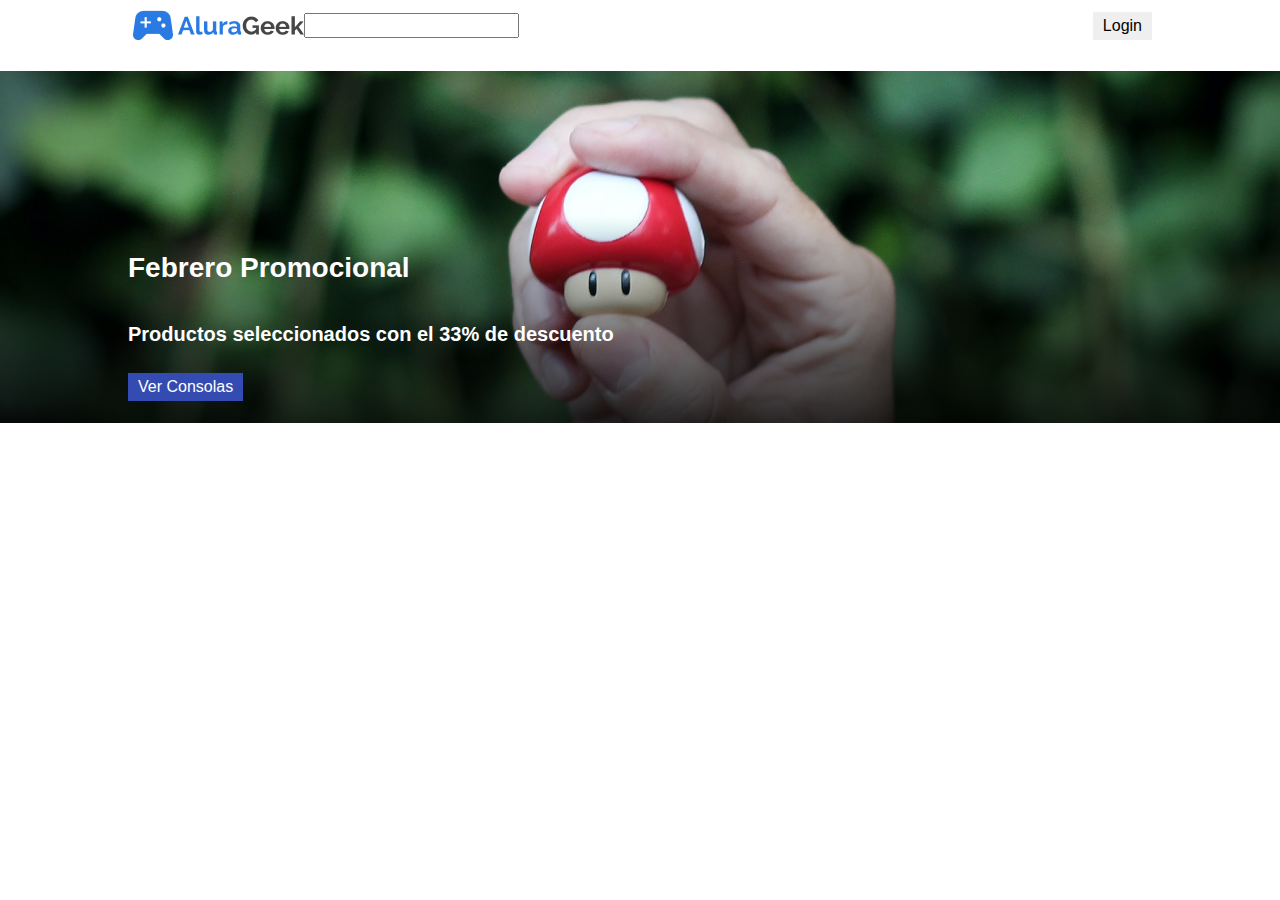
==== index.html @ fc82922c "se agregó header y banner v0.1" ====
<!DOCTYPE html>
<html lang="en">
<head>
    <meta charset="UTF-8">
    <meta http-equiv="X-UA-Compatible" content="IE=edge">
    <meta name="viewport" content="width=device-width, initial-scale=1.0">
    <title>AluraGeek</title>
    <link rel="stylesheet" href="./css/normalize.css">
    <link rel="stylesheet" href="./css/style.css">
</head>
<body>
    <main>
        <header class="container__header ">
            <div class="container__logo">
                <img src="./assets/Logos/Logo.png" alt="">
                <input type="text">
            </div>
            <div>
                <button class="boton">Login</button>
            </div>  
        </header>
        <section  class="container__banner seccion">
                <div>
                    <h1>Febrero Promocional</h1>
                    <H2>Productos seleccionados con el 33% de descuento</H2>
                    <button class="boton boton-azul">Ver Consolas</button>
                </div>
        </section>

        <section class="container__productos seccion">
            <div>
                <img src="" alt="">
                <img src="" alt="">
                <img src="" alt="">
                <img src="" alt="">
                <img src="" alt="">
                <img src="" alt="">
            </div>
        </section>
        
    </main>
</body>
</html>
---- css/style.css ----
html{
    box-sizing: border-box;
    font-size: 62.5%; /* Reset para REMS -62.5% =10px de 16px*/
}
*,*:before, *::after{
    box-sizing: inherit;
}
body{
    font-family: 'Lato', sans-serif;
    font-size: 1.6rem;
    line-height: 2;
}


 /*utilidades*/
.seccion{
    margin-top: 2rem;
    margin-bottom: 2rem;
}
.fw-300{
    font-weight: 400;
}
.text-align{
    text-align: center;
}
.d-block{
    display: block!important;
}
/*botones*/
.boton{
    
    padding: 0.5rem 1rem;
    text-decoration: none;
    border-style: none;
    display: inline-block;
    text-align:center;
    cursor: pointer;
}

.boton-azul{
    background-color: #344bb1;
    color: white;
}

.boton-azul:hover{
    background-color: #21317a;
}

.boton-blanco{
    color: black;
    background-color: antiquewhite;
}


/* header*/
.container__header{
    width: 80%;
    margin: auto;
    display: flex;
    justify-content: space-between;
    align-items: center;
}

.container__logo{
    
    display: flex;
    justify-content: center;
    align-items: center;
 
}

/* banner */

.container__banner{
    background-image: url(../assets/Logos/banner-image.png);
    background-position:center; 
    background-size: cover;
    background-repeat: no-repeat;
    height: 352px;
    color: white;
    display: flex;
    flex-direction: column;
    justify-content: flex-end;
    align-items: flex-start;

}


.container__banner div{
  width: 80%;
  margin: 0 auto 2rem auto;
}

.container__banner div h1{
    font-size: 28px;
}
.container__banner div h2{
    font-size: 20px;
}

/*productos*/
.container__productos{
    width: 80%;
    margin: 0 auto;
}


/* mediaquerys*/
@media (max-width: 768px){

 
  
}
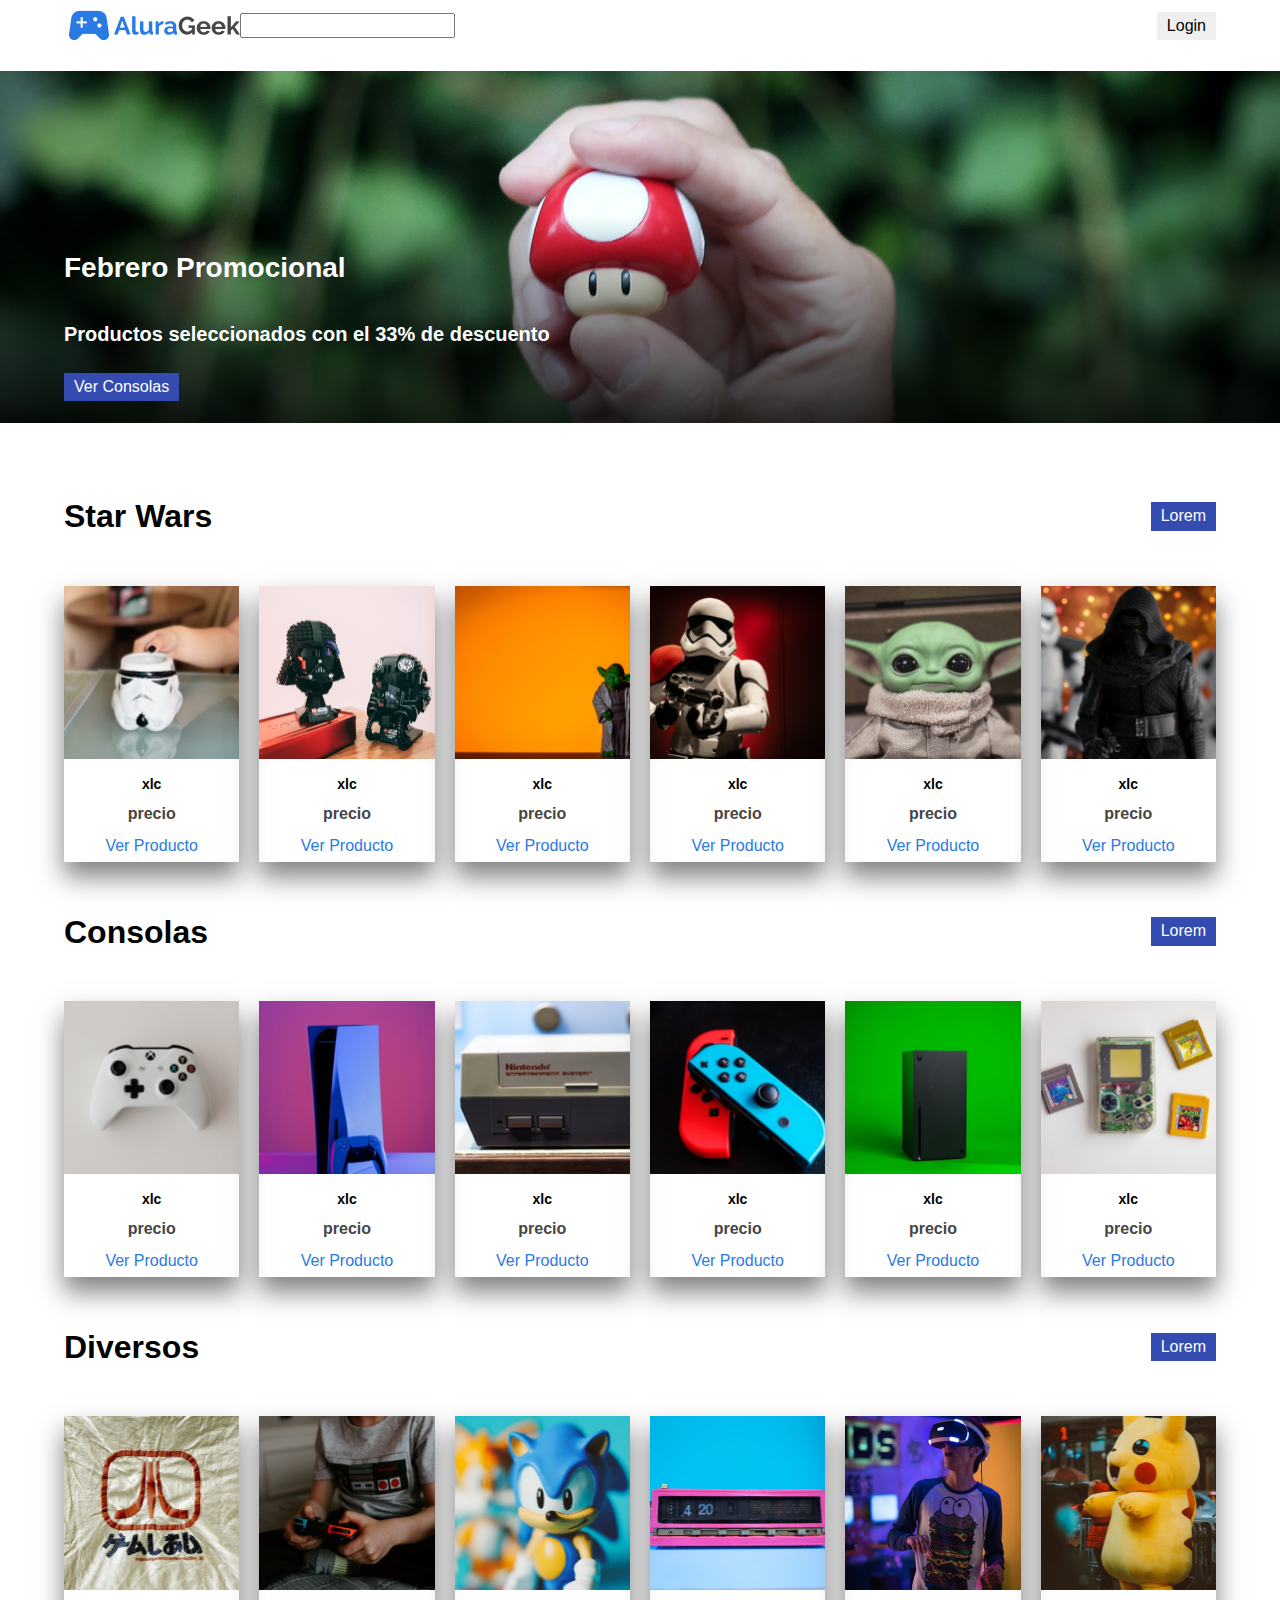
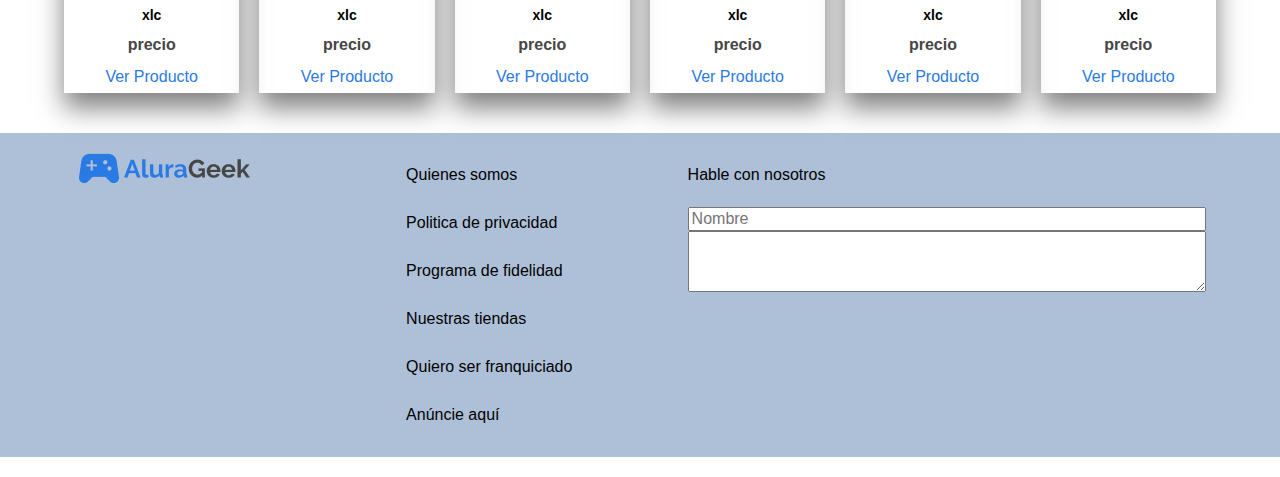
==== commit 6c06a9bb: "Se agregó sección productos y contacto" ====
--- a/index.html
+++ b/index.html
@@ -27,17 +27,163 @@
                 </div>
         </section>
 
-        <section class="container__productos seccion">
-            <div>
-                <img src="" alt="">
-                <img src="" alt="">
-                <img src="" alt="">
-                <img src="" alt="">
-                <img src="" alt="">
-                <img src="" alt="">
+        <section class="container__productos ">
+            <div class="container__starwars__title">
+                <h1>Star Wars</h1>
+                <button class="boton boton-azul">Lorem</button>
+            </div>
+            <div >
+                <ul class="container__starwars__img">
+                    <li class="m-1">
+                        <img src="./assets/Productos/starwars1.png" alt="">
+                        <h3>xlc</h3>
+                        <h2>precio</h2>
+                        <a href="">Ver Producto</a>
+                    </li>
+                    <li class="m-1"> 
+                        <img src="./assets/Productos/starwars2.png" alt="">
+                        <h3>xlc</h3>
+                        <h2>precio</h2>
+                        <a href="">Ver Producto</a></li>
+                    <li class="m-1">
+                        <img src="./assets/Productos/starwars3.png" alt="">
+                        <h3>xlc</h3>
+                        <h2>precio</h2>
+                        <a href="">Ver Producto</a>
+                    </li>
+                    <li >
+                        <img src="./assets/Productos/starwars4.png" alt="">
+                        <h3>xlc</h3>
+                        <h2>precio</h2>
+                        <a href="">Ver Producto</a>
+                    </li>
+                    <li class="m-2">
+                        <img src="./assets/Productos/starwars5.png" alt="">
+                        <h3>xlc</h3>
+                        <h2>precio</h2>
+                        <a href="">Ver Producto</a>
+                    </li>
+                    <li class="m-2">
+                        <img src="./assets/Productos/starwars6.png" alt="">
+                        <h3>xlc</h3>
+                        <h2>precio</h2>
+                        <a href="">Ver Producto</a>
+                    </li>
+                </ul>
+
+               <div class="container__starwars__title">
+                <h1>Consolas</h1>
+                <button class="boton boton-azul">Lorem</button>
+            </div>
+            <div >
+                <ul class="container__starwars__img">
+                    <li class="m-1">
+                        <img src="./assets/Productos/consola1.png" alt="">
+                        <h3>xlc</h3>
+                        <h2>precio</h2>
+                        <a href="">Ver Producto</a>
+                    </li>
+                    <li class="m-1"> 
+                        <img src="./assets/Productos/consola2.png" alt="">
+                        <h3>xlc</h3>
+                        <h2>precio</h2>
+                        <a href="">Ver Producto</a></li>
+                    <li class="m-1">
+                        <img src="./assets/Productos/consola3.png" alt="">
+                        <h3>xlc</h3>
+                        <h2>precio</h2>
+                        <a href="">Ver Producto</a>
+                    </li>
+                    <li >
+                        <img src="./assets/Productos/consola4.png" alt="">
+                        <h3>xlc</h3>
+                        <h2>precio</h2>
+                        <a href="">Ver Producto</a>
+                    </li>
+                    <li class="m-2">
+                        <img src="./assets/Productos/consola5.png" alt="">
+                        <h3>xlc</h3>
+                        <h2>precio</h2>
+                        <a href="">Ver Producto</a>
+                    </li>
+                    <li class="m-2">
+                        <img src="./assets/Productos/consola6.png" alt="">
+                        <h3>xlc</h3>
+                        <h2>precio</h2>
+                        <a href="">Ver Producto</a>
+                    </li>
+                </ul>
+
+                <div class="container__starwars__title">
+                    <h1>Diversos</h1>
+                    <button class="boton boton-azul">Lorem</button>
+                </div>
+                <div >
+                    <ul class="container__starwars__img">
+                        <li class="m-1">
+                            <img src="./assets/Productos/diversos1.png" alt="">
+                            <h3>xlc</h3>
+                            <h2>precio</h2>
+                            <a href="">Ver Producto</a>
+                        </li>
+                        <li class="m-1"> 
+                            <img src="./assets/Productos/diversos2.png" alt="">
+                            <h3>xlc</h3>
+                            <h2>precio</h2>
+                            <a href="">Ver Producto</a></li>
+                        <li class="m-1">
+                            <img src="./assets/Productos/diversos3.png" alt="">
+                            <h3>xlc</h3>
+                            <h2>precio</h2>
+                            <a href="">Ver Producto</a>
+                        </li>
+                        <li >
+                            <img src="./assets/Productos/diversos4.png" alt="">
+                            <h3>xlc</h3>
+                            <h2>precio</h2>
+                            <a href="">Ver Producto</a>
+                        </li>
+                        <li class="m-2">
+                            <img src="./assets/Productos/diversos5.png" alt="">
+                            <h3>xlc</h3>
+                            <h2>precio</h2>
+                            <a href="">Ver Producto</a>
+                        </li>
+                        <li class="m-2">
+                            <img src="./assets/Productos/diversos6.png" alt="">
+                            <h3>xlc</h3>
+                            <h2>precio</h2>
+                            <a href="">Ver Producto</a>
+                        </li>
+                    </ul>
+              
+               
             </div>
         </section>
         
+        <section class="seccion container__contacto">
+            <div class="container__form__sections">
+                <div class="about-us">
+                    <div>
+                         <img src="./assets/Logos/Logo.png" alt="">
+                        </div>
+ 
+                <div> 
+                    <p>Quienes somos</p>
+                    <p>Politica de privacidad</p>
+                    <p>Programa de fidelidad</p>
+                    <p>Nuestras tiendas</p>
+                    <p>Quiero ser franquiciado</p>
+                    <p>Anúncie aquí</p>
+                </div>
+                </div>
+                <form action="" name="form" class="form">
+                    <p>Hable con nosotros</p>
+                    <input type="text" name="nombre" id="nombre" placeholder="Nombre">
+                    <textarea name="" id="" cols="30" rows="3"></textarea>
+                </form>
+            </div>
+        </section>
     </main>
 </body>
 </html>--- a/css/style.css
+++ b/css/style.css
@@ -16,6 +16,10 @@
 .seccion{
     margin-top: 2rem;
     margin-bottom: 2rem;
+}
+
+img{
+    width: 100%;
 }
 .fw-300{
     font-weight: 400;
@@ -54,7 +58,7 @@
 
 /* header*/
 .container__header{
-    width: 80%;
+    width: 90%;
     margin: auto;
     display: flex;
     justify-content: space-between;
@@ -87,7 +91,7 @@
 
 
 .container__banner div{
-  width: 80%;
+  width: 90%;
   margin: 0 auto 2rem auto;
 }
 
@@ -100,14 +104,100 @@
 
 /*productos*/
 .container__productos{
-    width: 80%;
+    width: 90%;
+    margin: 4rem auto;
+    
+}
+
+.container__starwars__title{
+    display: flex;
+    justify-content: space-between;
+    align-items: center;
+}
+
+.container__starwars__img {
+   display: flex;
+   justify-content: space-between;
+   list-style: none;
+   padding: 0;
+}
+.container__starwars__img li{
+    text-align: center;
+    box-shadow: 0px 15px 25px rgba(0,0,0,0.5) ;
+    
+}
+
+.container__starwars__img li h3{
+    font-size: 14px;
+    margin: 0;
+}
+
+.container__starwars__img li h2{
+    font-size: 16px;
+    color: #464646;
+    margin: 0;
+}
+
+.container__starwars__img a{
+    color: #2A7AE4;
+    text-decoration: none;
+}
+.m-1{
+    margin: 0 2rem 0 0;
+}
+
+.m-2{
+    margin: 0 0 0 2rem;
+}
+
+/* contacto */
+.container__contacto{
+    background-color: #aec0d8;
+}
+
+.container__form__sections{
+    width: 90%;
     margin: 0 auto;
-}
-
-
+    display: flex; 
+    justify-content: space-between;
+   
+    
+}
+
+.container__form__sections .about-us{
+    display: flex;
+    width: 45%;
+    justify-content: space-between;
+}
+.container__form__sections .about-us div{
+    margin: 1rem;
+}
+.form{
+    margin: 1rem;
+    width: 45%;
+    display: flex;
+    flex-direction: column;
+}
 /* mediaquerys*/
+
+@media (max-width:1200px){
+    .container__starwars__img li:nth-child(6){
+        display: none;
+    }
+}
+
+@media (max-width:1000px){
+    .container__starwars__img li:nth-child(5){
+        display: none;
+    }
+}
+
+
+
 @media (max-width: 768px){
 
- 
+    
+
+
   
 }
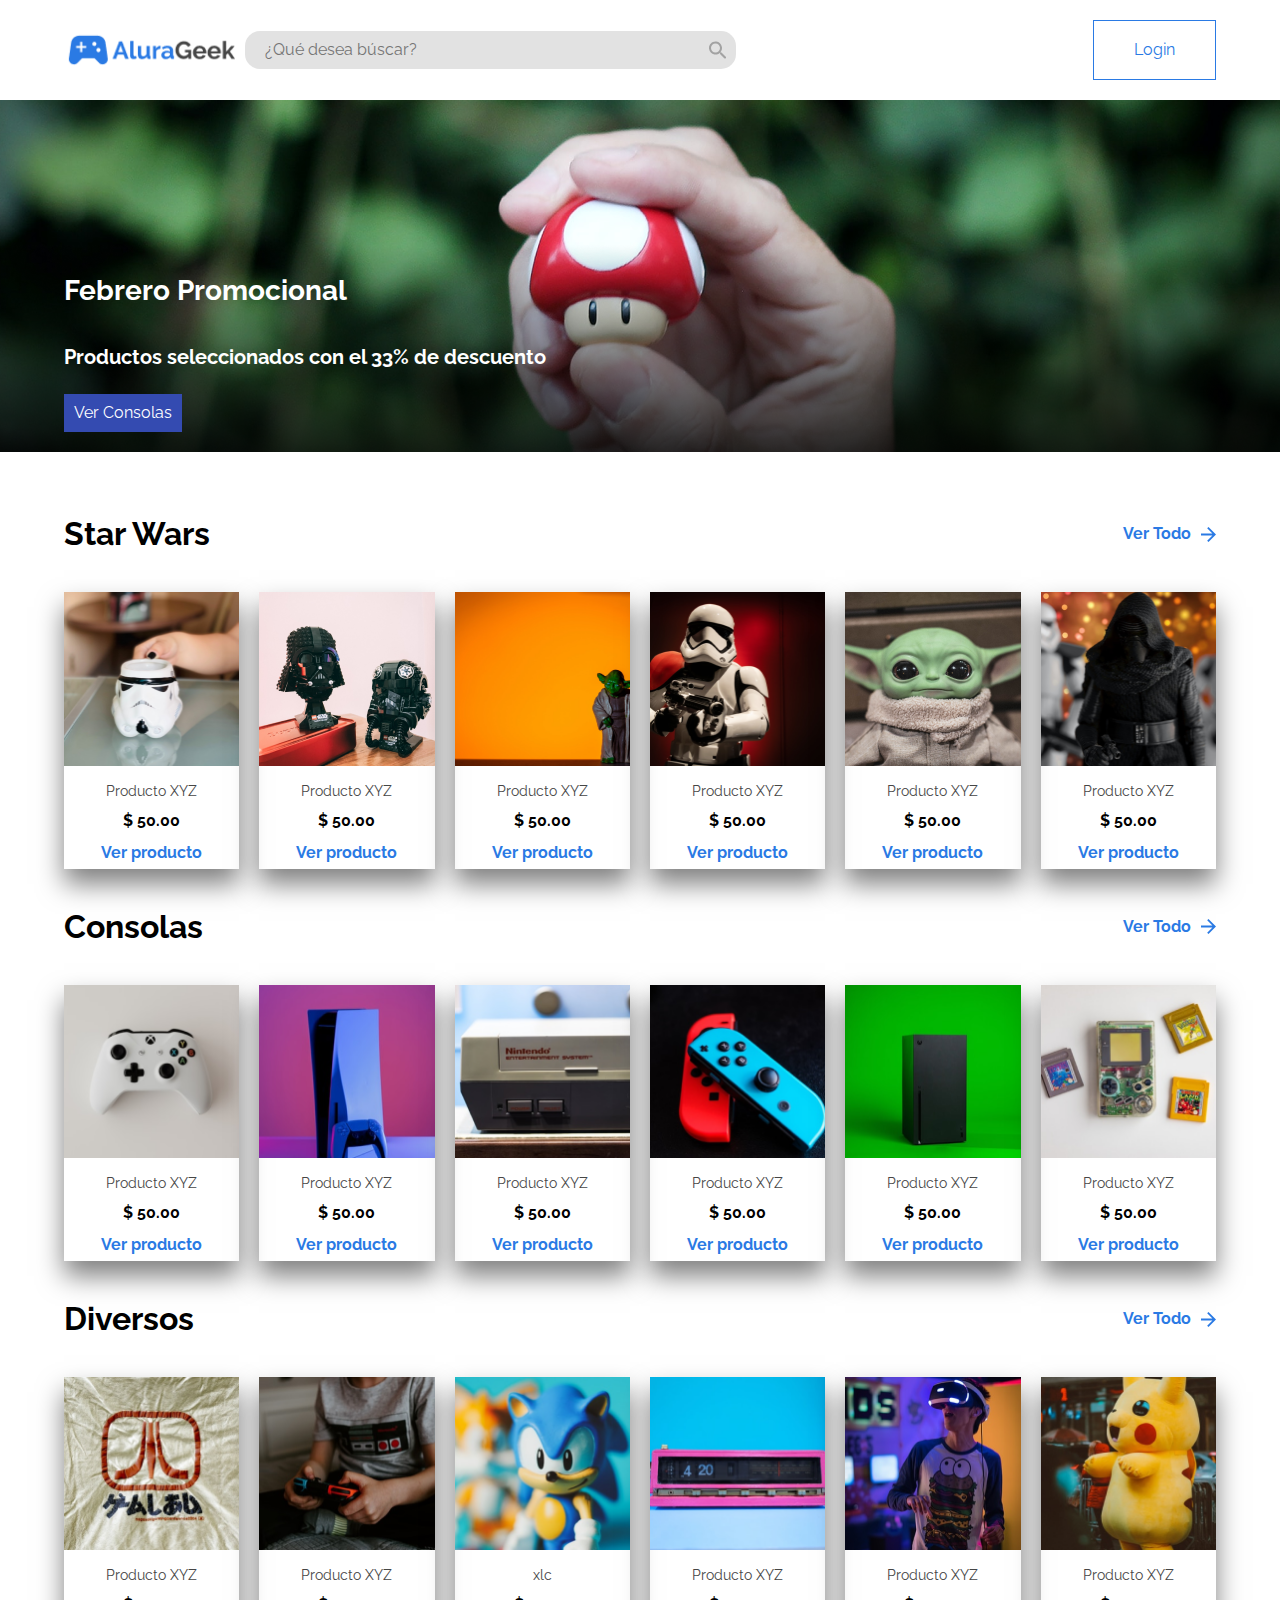
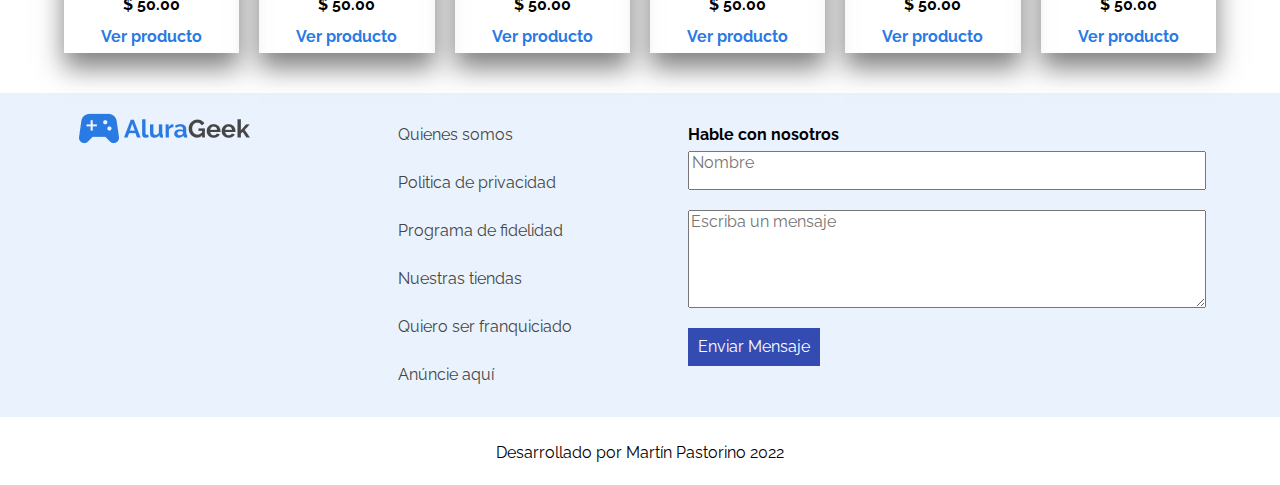
==== commit 28aa2e6d: "Cambio en contacto, se agregó el footer, cambio en header y producto" ====
--- a/index.html
+++ b/index.html
@@ -5,18 +5,23 @@
     <meta http-equiv="X-UA-Compatible" content="IE=edge">
     <meta name="viewport" content="width=device-width, initial-scale=1.0">
     <title>AluraGeek</title>
+    <link rel="preconnect" href="https://fonts.googleapis.com">
+    <link rel="preconnect" href="https://fonts.gstatic.com" crossorigin>
+    <link href="https://fonts.googleapis.com/css2?family=Barlow+Semi+Condensed:ital,wght@0,300;0,600;0,900;1,100;1,700&family=Inter&family=Raleway:ital,wght@0,400;0,700;1,400;1,700&family=Roboto:wght@400;700&display=swap" rel="stylesheet">
     <link rel="stylesheet" href="./css/normalize.css">
     <link rel="stylesheet" href="./css/style.css">
 </head>
 <body>
     <main>
-        <header class="container__header ">
+        <header class="container__header">
             <div class="container__logo">
+                <div class="logo__img">
                 <img src="./assets/Logos/Logo.png" alt="">
-                <input type="text">
-            </div>
-            <div>
-                <button class="boton">Login</button>
+                </div>
+                <input type="text" placeholder="¿Qué desea búscar?" class="lupa">
+            </div>
+            <div class="login__boton">
+                <button class="boton__header">Login</button>
             </div>  
         </header>
         <section  class="container__banner seccion">
@@ -30,130 +35,132 @@
         <section class="container__productos ">
             <div class="container__starwars__title">
                 <h1>Star Wars</h1>
-                <button class="boton boton-azul">Lorem</button>
+                
+                <a href="">Ver Todo <img src="./assets/Logos/Vector (1).svg" alt=""></a>
+               
             </div>
             <div >
                 <ul class="container__starwars__img">
                     <li class="m-1">
                         <img src="./assets/Productos/starwars1.png" alt="">
-                        <h3>xlc</h3>
-                        <h2>precio</h2>
-                        <a href="">Ver Producto</a>
+                        <h3>Producto XYZ</h3>
+                        <h2>$ 50.00</h2>
+                        <a href="">Ver producto</a>
                     </li>
                     <li class="m-1"> 
                         <img src="./assets/Productos/starwars2.png" alt="">
-                        <h3>xlc</h3>
-                        <h2>precio</h2>
-                        <a href="">Ver Producto</a></li>
+                        <h3>Producto XYZ</h3>
+                        <h2>$ 50.00</h2>
+                        <a href="">Ver producto</a></li>
                     <li class="m-1">
                         <img src="./assets/Productos/starwars3.png" alt="">
-                        <h3>xlc</h3>
-                        <h2>precio</h2>
-                        <a href="">Ver Producto</a>
+                        <h3>Producto XYZ</h3>
+                        <h2>$ 50.00</h2>
+                        <a href="">Ver producto</a>
                     </li>
                     <li >
                         <img src="./assets/Productos/starwars4.png" alt="">
-                        <h3>xlc</h3>
-                        <h2>precio</h2>
-                        <a href="">Ver Producto</a>
+                        <h3>Producto XYZ</h3>
+                        <h2>$ 50.00</h2>
+                        <a href="">Ver producto</a>
                     </li>
                     <li class="m-2">
                         <img src="./assets/Productos/starwars5.png" alt="">
-                        <h3>xlc</h3>
-                        <h2>precio</h2>
-                        <a href="">Ver Producto</a>
+                        <h3>Producto XYZ</h3>
+                        <h2>$ 50.00</h2>
+                        <a href="">Ver producto</a>
                     </li>
                     <li class="m-2">
                         <img src="./assets/Productos/starwars6.png" alt="">
-                        <h3>xlc</h3>
-                        <h2>precio</h2>
-                        <a href="">Ver Producto</a>
+                        <h3>Producto XYZ</h3>
+                        <h2>$ 50.00</h2>
+                        <a href="">Ver producto</a>
                     </li>
                 </ul>
 
                <div class="container__starwars__title">
                 <h1>Consolas</h1>
-                <button class="boton boton-azul">Lorem</button>
+                <a href="">Ver Todo <img src="./assets/Logos/Vector (1).svg" alt=""></a>
             </div>
             <div >
                 <ul class="container__starwars__img">
                     <li class="m-1">
                         <img src="./assets/Productos/consola1.png" alt="">
-                        <h3>xlc</h3>
-                        <h2>precio</h2>
-                        <a href="">Ver Producto</a>
+                        <h3>Producto XYZ</h3>
+                        <h2>$ 50.00</h2>
+                        <a href="">Ver producto</a>
                     </li>
                     <li class="m-1"> 
                         <img src="./assets/Productos/consola2.png" alt="">
-                        <h3>xlc</h3>
-                        <h2>precio</h2>
-                        <a href="">Ver Producto</a></li>
+                        <h3>Producto XYZ</h3>
+                        <h2>$ 50.00</h2>
+                        <a href="">Ver producto</a></li>
                     <li class="m-1">
                         <img src="./assets/Productos/consola3.png" alt="">
-                        <h3>xlc</h3>
-                        <h2>precio</h2>
-                        <a href="">Ver Producto</a>
+                        <h3>Producto XYZ</h3>
+                        <h2>$ 50.00</h2>
+                        <a href="">Ver producto</a>
                     </li>
                     <li >
                         <img src="./assets/Productos/consola4.png" alt="">
-                        <h3>xlc</h3>
-                        <h2>precio</h2>
-                        <a href="">Ver Producto</a>
+                        <h3>Producto XYZ</h3>
+                        <h2>$ 50.00</h2>
+                        <a href="">Ver producto</a>
                     </li>
                     <li class="m-2">
                         <img src="./assets/Productos/consola5.png" alt="">
-                        <h3>xlc</h3>
-                        <h2>precio</h2>
-                        <a href="">Ver Producto</a>
+                        <h3>Producto XYZ</h3>
+                        <h2>$ 50.00</h2>
+                        <a href="">Ver producto</a>
                     </li>
                     <li class="m-2">
                         <img src="./assets/Productos/consola6.png" alt="">
-                        <h3>xlc</h3>
-                        <h2>precio</h2>
-                        <a href="">Ver Producto</a>
+                        <h3>Producto XYZ</h3>
+                        <h2>$ 50.00</h2>
+                        <a href="">Ver producto</a>
                     </li>
                 </ul>
 
                 <div class="container__starwars__title">
                     <h1>Diversos</h1>
-                    <button class="boton boton-azul">Lorem</button>
+                    <a href="">Ver Todo <img src="./assets/Logos/Vector (1).svg" alt=""></a>
                 </div>
                 <div >
                     <ul class="container__starwars__img">
                         <li class="m-1">
                             <img src="./assets/Productos/diversos1.png" alt="">
-                            <h3>xlc</h3>
-                            <h2>precio</h2>
-                            <a href="">Ver Producto</a>
+                            <h3>Producto XYZ</h3>
+                            <h2>$ 50.00</h2>
+                            <a href="">Ver producto</a>
                         </li>
                         <li class="m-1"> 
                             <img src="./assets/Productos/diversos2.png" alt="">
-                            <h3>xlc</h3>
-                            <h2>precio</h2>
-                            <a href="">Ver Producto</a></li>
+                            <h3>Producto XYZ</h3>
+                            <h2>$ 50.00</h2>
+                            <a href="">Ver producto</a></li>
                         <li class="m-1">
                             <img src="./assets/Productos/diversos3.png" alt="">
                             <h3>xlc</h3>
-                            <h2>precio</h2>
-                            <a href="">Ver Producto</a>
+                            <h2>$ 50.00</h2>
+                            <a href="">Ver producto</a>
                         </li>
                         <li >
                             <img src="./assets/Productos/diversos4.png" alt="">
-                            <h3>xlc</h3>
-                            <h2>precio</h2>
-                            <a href="">Ver Producto</a>
+                            <h3>Producto XYZ</h3>
+                            <h2>$ 50.00</h2>
+                            <a href="">Ver producto</a>
                         </li>
                         <li class="m-2">
                             <img src="./assets/Productos/diversos5.png" alt="">
-                            <h3>xlc</h3>
-                            <h2>precio</h2>
-                            <a href="">Ver Producto</a>
+                            <h3>Producto XYZ</h3>
+                            <h2>$ 50.00</h2>
+                            <a href="">Ver producto</a>
                         </li>
                         <li class="m-2">
                             <img src="./assets/Productos/diversos6.png" alt="">
-                            <h3>xlc</h3>
-                            <h2>precio</h2>
-                            <a href="">Ver Producto</a>
+                            <h3>Producto XYZ</h3>
+                            <h2>$ 50.00</h2>
+                            <a href="">Ver producto</a>
                         </li>
                     </ul>
               
@@ -168,7 +175,7 @@
                          <img src="./assets/Logos/Logo.png" alt="">
                         </div>
  
-                <div> 
+                <div class="about-text"> 
                     <p>Quienes somos</p>
                     <p>Politica de privacidad</p>
                     <p>Programa de fidelidad</p>
@@ -180,10 +187,15 @@
                 <form action="" name="form" class="form">
                     <p>Hable con nosotros</p>
                     <input type="text" name="nombre" id="nombre" placeholder="Nombre">
-                    <textarea name="" id="" cols="30" rows="3"></textarea>
+                    <textarea name="mensaje" id="mensaje" cols="30" rows="5" placeholder="Escriba un mensaje"></textarea>
+                    <button class="boton boton-azul d-block">Enviar Mensaje</button>
                 </form>
             </div>
         </section>
+
+        <footer class="container__footer">
+            <p>Desarrollado por Martín Pastorino 2022</p>
+        </footer>
     </main>
 </body>
 </html>--- a/css/style.css
+++ b/css/style.css
@@ -6,7 +6,7 @@
     box-sizing: inherit;
 }
 body{
-    font-family: 'Lato', sans-serif;
+     font-family: 'Raleway', sans-serif;;
     font-size: 1.6rem;
     line-height: 2;
 }
@@ -18,6 +18,9 @@
     margin-bottom: 2rem;
 }
 
+a{
+    font-weight: 700;
+}
 img{
     width: 100%;
 }
@@ -30,10 +33,12 @@
 .d-block{
     display: block!important;
 }
+
+
 /*botones*/
 .boton{
     
-    padding: 0.5rem 1rem;
+    padding: 1rem 1rem;
     text-decoration: none;
     border-style: none;
     display: inline-block;
@@ -63,14 +68,60 @@
     display: flex;
     justify-content: space-between;
     align-items: center;
+    margin-top: 2rem;
 }
 
 .container__logo{
-    
-    display: flex;
-    justify-content: center;
+    width: 70%;
+    display: flex;
+    justify-content: space-between;
     align-items: center;
  
+}
+.logo__img{
+    display: flex;
+    align-items: center;
+    margin-right: 1rem;
+}
+
+.container__logo input{
+    width: 75%;
+}
+
+.login__boton{
+    width: 50%;
+    display: flex;
+    align-items: center;
+    justify-content: flex-end;
+}
+.boton__header{
+      
+    padding: 2rem 4rem;
+    text-decoration: none;
+    border: 1px solid #2A7AE4;
+    color: #2A7AE4;
+    display: inline-block;
+    text-align:center;
+    cursor: pointer;
+    background-color: #ffff;
+    
+}
+.boton__header:hover{
+    border: 1px solid black;
+    background-color: #2A7AE4;
+    color: #ffff;
+}
+
+.lupa{
+   
+    background-image: url("../assets/Logos/lupa.svg");
+    background-repeat: no-repeat;
+    background-position: 98%;
+    border-radius: 1.5rem;
+    outline: none;
+    border: none;
+    background-color:#e2e2e2;
+    padding: 1rem 2rem;
 }
 
 /* banner */
@@ -113,8 +164,27 @@
     display: flex;
     justify-content: space-between;
     align-items: center;
-}
-
+    
+}
+
+.container__starwars__title a{
+    display: flex;
+    text-decoration: none;
+    justify-content: center;
+    align-items: center;
+    color: #2A7AE4;
+    
+}
+
+.container__starwars__title a img{
+    width: 1.5rem;
+    margin-left: 1rem;
+}
+
+.container__starwars__title h1{
+    margin: 1rem 0;
+    
+}
 .container__starwars__img {
    display: flex;
    justify-content: space-between;
@@ -129,18 +199,21 @@
 
 .container__starwars__img li h3{
     font-size: 14px;
+    font-weight: 400;
     margin: 0;
+    color: #464646;
 }
 
 .container__starwars__img li h2{
     font-size: 16px;
-    color: #464646;
+    font-weight: 700;
     margin: 0;
 }
 
 .container__starwars__img a{
     color: #2A7AE4;
     text-decoration: none;
+    font-size: bold;
 }
 .m-1{
     margin: 0 2rem 0 0;
@@ -152,7 +225,7 @@
 
 /* contacto */
 .container__contacto{
-    background-color: #aec0d8;
+    background: #EAF2FD;
 }
 
 .container__form__sections{
@@ -160,7 +233,9 @@
     margin: 0 auto;
     display: flex; 
     justify-content: space-between;
+    align-content: center;
    
+   
     
 }
 
@@ -168,6 +243,7 @@
     display: flex;
     width: 45%;
     justify-content: space-between;
+    align-content: center;
 }
 .container__form__sections .about-us div{
     margin: 1rem;
@@ -177,6 +253,35 @@
     width: 45%;
     display: flex;
     flex-direction: column;
+    align-items: flex-start;
+}
+#nombre{
+    width: 100%;
+    padding-bottom: 1.5rem;
+    margin-bottom: 2rem;
+    
+}
+#mensaje{
+    width: 100%;
+    margin-bottom: 2rem;
+    
+}
+
+.form p{
+    margin: 1.6rem 0 0 0;
+    font-weight: bold;
+  
+}
+
+.about-text{
+    color: #464646;
+}
+
+
+/* footer */
+
+.container__footer{
+    text-align: center;
 }
 /* mediaquerys*/
 
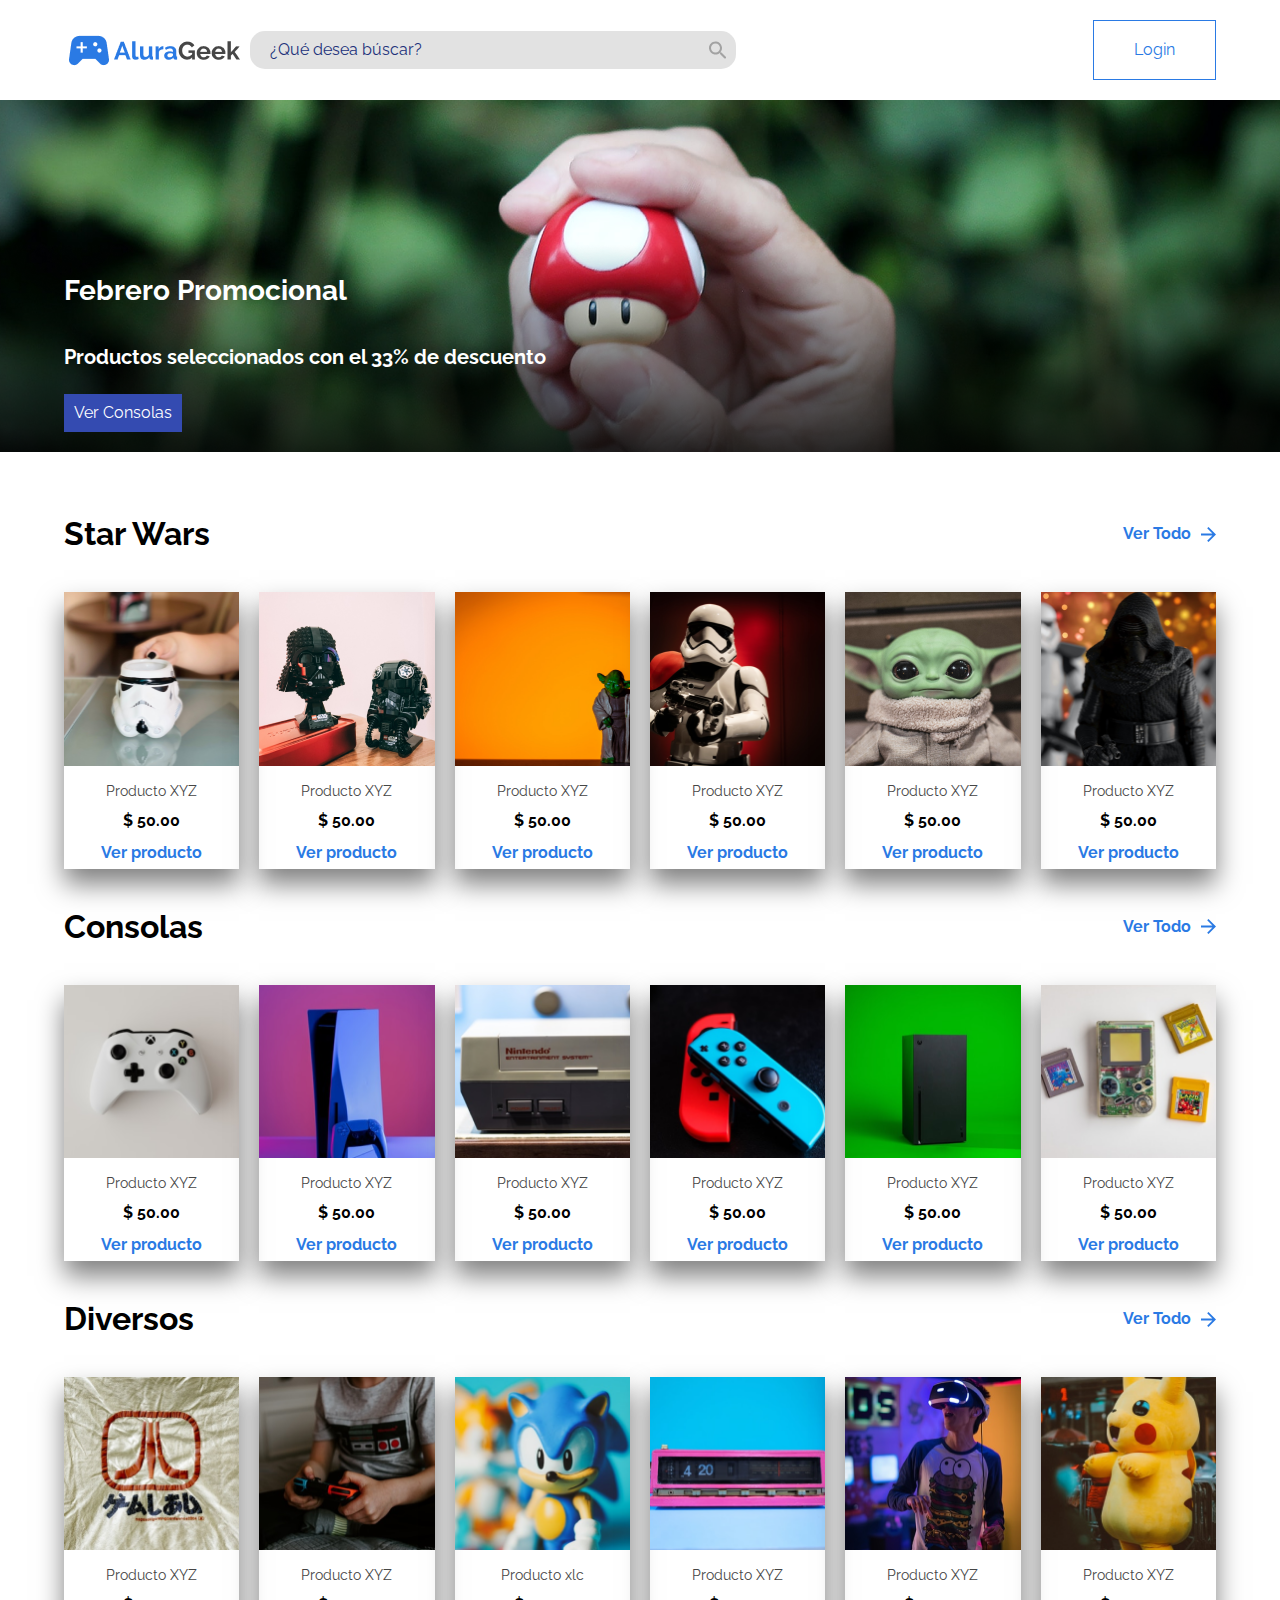
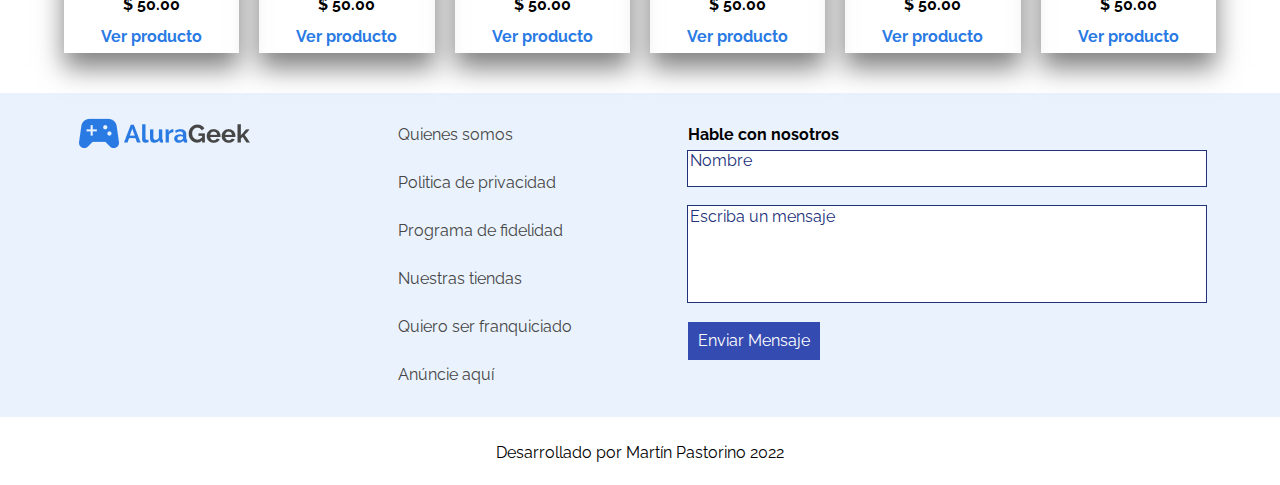
==== commit e03ca5ae: "se agregó la page de productos" ====
--- a/index.html
+++ b/index.html
@@ -21,14 +21,14 @@
                 <input type="text" placeholder="¿Qué desea búscar?" class="lupa">
             </div>
             <div class="login__boton">
-                <button class="boton__header">Login</button>
+              <a href="login.html"><button class="boton__header">Login</button></a>  
             </div>  
         </header>
         <section  class="container__banner seccion">
                 <div>
                     <h1>Febrero Promocional</h1>
                     <H2>Productos seleccionados con el 33% de descuento</H2>
-                    <button class="boton boton-azul">Ver Consolas</button>
+                  <a href="#consolas"><button class="boton boton-azul">Ver Consolas</button></a> 
                 </div>
         </section>
 
@@ -36,7 +36,7 @@
             <div class="container__starwars__title">
                 <h1>Star Wars</h1>
                 
-                <a href="">Ver Todo <img src="./assets/Logos/Vector (1).svg" alt=""></a>
+                <a href="producto.html">Ver Todo <img src="./assets/Logos/Vector (1).svg" alt=""></a>
                
             </div>
             <div >
@@ -45,42 +45,42 @@
                         <img src="./assets/Productos/starwars1.png" alt="">
                         <h3>Producto XYZ</h3>
                         <h2>$ 50.00</h2>
-                        <a href="">Ver producto</a>
+                        <a href="producto.html">Ver producto</a>
                     </li>
                     <li class="m-1"> 
                         <img src="./assets/Productos/starwars2.png" alt="">
                         <h3>Producto XYZ</h3>
                         <h2>$ 50.00</h2>
-                        <a href="">Ver producto</a></li>
+                        <a href="producto.html">Ver producto</a></li>
                     <li class="m-1">
                         <img src="./assets/Productos/starwars3.png" alt="">
                         <h3>Producto XYZ</h3>
                         <h2>$ 50.00</h2>
-                        <a href="">Ver producto</a>
+                        <a href="producto.html">Ver producto</a>
                     </li>
                     <li >
                         <img src="./assets/Productos/starwars4.png" alt="">
                         <h3>Producto XYZ</h3>
                         <h2>$ 50.00</h2>
-                        <a href="">Ver producto</a>
+                        <a href="producto.html">Ver producto</a>
                     </li>
                     <li class="m-2">
                         <img src="./assets/Productos/starwars5.png" alt="">
                         <h3>Producto XYZ</h3>
                         <h2>$ 50.00</h2>
-                        <a href="">Ver producto</a>
+                        <a href="producto.html">Ver producto</a>
                     </li>
                     <li class="m-2">
                         <img src="./assets/Productos/starwars6.png" alt="">
                         <h3>Producto XYZ</h3>
                         <h2>$ 50.00</h2>
-                        <a href="">Ver producto</a>
+                        <a href="producto.html">Ver producto</a>
                     </li>
                 </ul>
 
                <div class="container__starwars__title">
-                <h1>Consolas</h1>
-                <a href="">Ver Todo <img src="./assets/Logos/Vector (1).svg" alt=""></a>
+                <h1 id="consolas">Consolas</h1>
+                <a href="producto.html">Ver Todo <img src="./assets/Logos/Vector (1).svg" alt=""></a>
             </div>
             <div >
                 <ul class="container__starwars__img">
@@ -88,42 +88,42 @@
                         <img src="./assets/Productos/consola1.png" alt="">
                         <h3>Producto XYZ</h3>
                         <h2>$ 50.00</h2>
-                        <a href="">Ver producto</a>
+                        <a href="producto.html">Ver producto</a>
                     </li>
                     <li class="m-1"> 
                         <img src="./assets/Productos/consola2.png" alt="">
                         <h3>Producto XYZ</h3>
                         <h2>$ 50.00</h2>
-                        <a href="">Ver producto</a></li>
+                        <a href="producto.html">Ver producto</a></li>
                     <li class="m-1">
                         <img src="./assets/Productos/consola3.png" alt="">
                         <h3>Producto XYZ</h3>
                         <h2>$ 50.00</h2>
-                        <a href="">Ver producto</a>
+                        <a href="producto.html">Ver producto</a>
                     </li>
                     <li >
                         <img src="./assets/Productos/consola4.png" alt="">
                         <h3>Producto XYZ</h3>
                         <h2>$ 50.00</h2>
-                        <a href="">Ver producto</a>
+                        <a href="producto.html">Ver producto</a>
                     </li>
                     <li class="m-2">
                         <img src="./assets/Productos/consola5.png" alt="">
                         <h3>Producto XYZ</h3>
                         <h2>$ 50.00</h2>
-                        <a href="">Ver producto</a>
+                        <a href="producto.html">Ver producto</a>
                     </li>
                     <li class="m-2">
                         <img src="./assets/Productos/consola6.png" alt="">
                         <h3>Producto XYZ</h3>
                         <h2>$ 50.00</h2>
-                        <a href="">Ver producto</a>
+                        <a href="producto.html">Ver producto</a>
                     </li>
                 </ul>
 
                 <div class="container__starwars__title">
                     <h1>Diversos</h1>
-                    <a href="">Ver Todo <img src="./assets/Logos/Vector (1).svg" alt=""></a>
+                    <a href="producto.html">Ver Todo <img src="./assets/Logos/Vector (1).svg" alt=""></a>
                 </div>
                 <div >
                     <ul class="container__starwars__img">
@@ -131,36 +131,36 @@
                             <img src="./assets/Productos/diversos1.png" alt="">
                             <h3>Producto XYZ</h3>
                             <h2>$ 50.00</h2>
-                            <a href="">Ver producto</a>
+                            <a href="producto.html">Ver producto</a>
                         </li>
                         <li class="m-1"> 
                             <img src="./assets/Productos/diversos2.png" alt="">
                             <h3>Producto XYZ</h3>
                             <h2>$ 50.00</h2>
-                            <a href="">Ver producto</a></li>
+                            <a href="producto.html">Ver producto</a></li>
                         <li class="m-1">
                             <img src="./assets/Productos/diversos3.png" alt="">
-                            <h3>xlc</h3>
-                            <h2>$ 50.00</h2>
-                            <a href="">Ver producto</a>
+                            <h3>Producto xlc</h3>
+                            <h2>$ 50.00</h2>
+                            <a href="producto.html">Ver producto</a>
                         </li>
                         <li >
                             <img src="./assets/Productos/diversos4.png" alt="">
                             <h3>Producto XYZ</h3>
                             <h2>$ 50.00</h2>
-                            <a href="">Ver producto</a>
+                            <a href="producto.html">Ver producto</a>
                         </li>
                         <li class="m-2">
                             <img src="./assets/Productos/diversos5.png" alt="">
                             <h3>Producto XYZ</h3>
                             <h2>$ 50.00</h2>
-                            <a href="">Ver producto</a>
+                            <a href="producto.html">Ver producto</a>
                         </li>
                         <li class="m-2">
                             <img src="./assets/Productos/diversos6.png" alt="">
                             <h3>Producto XYZ</h3>
                             <h2>$ 50.00</h2>
-                            <a href="">Ver producto</a>
+                            <a href="producto.html">Ver producto</a>
                         </li>
                     </ul>
               
@@ -172,7 +172,7 @@
             <div class="container__form__sections">
                 <div class="about-us">
                     <div>
-                         <img src="./assets/Logos/Logo.png" alt="">
+                      <a href=""><img src="./assets/Logos/Logo.png" alt=""></a>   
                         </div>
  
                 <div class="about-text"> 
--- a/css/style.css
+++ b/css/style.css
@@ -23,6 +23,19 @@
 }
 img{
     width: 100%;
+}
+
+textarea, input{
+    resize: none;
+    outline: 1px solid #21317a;
+    border: none;
+    color: #21317a;
+    
+    
+}
+
+input::placeholder, textarea::placeholder{
+    color: #21317a;
 }
 .fw-300{
     font-weight: 400;
@@ -82,6 +95,12 @@
     display: flex;
     align-items: center;
     margin-right: 1rem;
+   
+}
+
+.logo__img img{
+    height: 51px;
+    width: 176px;
 }
 
 .container__logo input{
@@ -248,6 +267,9 @@
 .container__form__sections .about-us div{
     margin: 1rem;
 }
+.container__form__sections .about-us div img{
+    margin-top: 0.5rem;
+}
 .form{
     margin: 1rem;
     width: 45%;
@@ -283,6 +305,42 @@
 .container__footer{
     text-align: center;
 }
+
+/* producto page*/
+
+.info__producto {
+    width: 90%;
+    margin: 4rem auto 0rem auto;
+    display: flex;
+    justify-content: space-between;
+    align-items: center;
+}
+.productoPage__img{
+    
+    margin: 1rem;
+}
+.productoPage__info{
+    width: 50%;
+}
+
+.productoPage__info h1{
+    font-size: 22px;
+    font-weight: 700;
+    margin: 0;
+}
+.productoPage__info h2{
+    font-size: 16px;
+    font-weight: 700;
+    margin: 0;
+}
+
+.productoPage__info p{
+    font-size: 14px;
+    margin: 0;
+}
+
+
+
 /* mediaquerys*/
 
 @media (max-width:1200px){
@@ -300,9 +358,117 @@
 
 
 @media (max-width: 768px){
-
-    
-
-
+      /*header*/
+    .login__boton{
+        width: 20%;
+    }
+    /* footer*/
+    .container__form__sections .about-us {
+        flex-direction: column;
+        justify-content: center;
+        align-items: center;
+        margin: 1rem;
+    }
+    .container__form__sections .about-us div{
+        margin: 0;
+    }
   
-}
+    .container__form__sections .about-us div img{
+        width: 65%;
+        margin-top: 1.6rem;
+        
+    }
+
+    /* producto page*/
+
+    .productoPage__info{
+        width: 100%;
+    }
+
+}
+
+
+@media (max-width: 568px){
+    /*header*/
+    .lupa{
+        display: none;
+    }
+    .container__logo{
+        width: 40%;
+    }
+
+    .logo__img img{
+        width: 100%;
+        height: 100%;
+    }
+
+    .container__header{
+        background-image: url("../assets/Logos/lupa.svg");
+        background-repeat: no-repeat;
+        background-position: 100%;
+        justify-content: space-between;
+        
+    }
+
+   .container__header .login__boton{
+        width: 100%;
+        justify-content: center;
+   }
+    /*productos*/
+    .container__starwars__img{
+        flex-wrap: wrap;
+    }
+    .m-1{
+        margin: 0 0 1rem 0;
+    }
+
+    .container__starwars__img  li:nth-child(3){
+        margin: 0;
+    }
+    /*footer*/
+    .container__form__sections{
+        flex-direction: column;
+        justify-content: center;
+        align-items: center;
+    }
+    .container__form__sections .about-us div{
+        display: flex;
+        align-items: center;
+        flex-direction: column;
+    }
+    .container__form__sections .about-us div a{
+        display: flex;
+        justify-content: center;
+    }
+    .container__form__sections .about-us div img{
+        margin: 0;
+    }
+
+    .container__form__sections .about-us{
+        width: 100%;
+    }
+
+    .form {
+        width: 80%;
+        align-items: center;
+    }
+
+    .info__producto{
+        flex-direction: column;
+    }
+
+    .productoPage__img{
+        margin: 0;
+    }
+}
+
+@media (max-width: 395px){
+    .container__starwars__img{
+        justify-content: center;
+    }
+
+    .container__starwars__img  li:nth-child(3){
+        margin-bottom: 1rem;
+    }
+}
+
